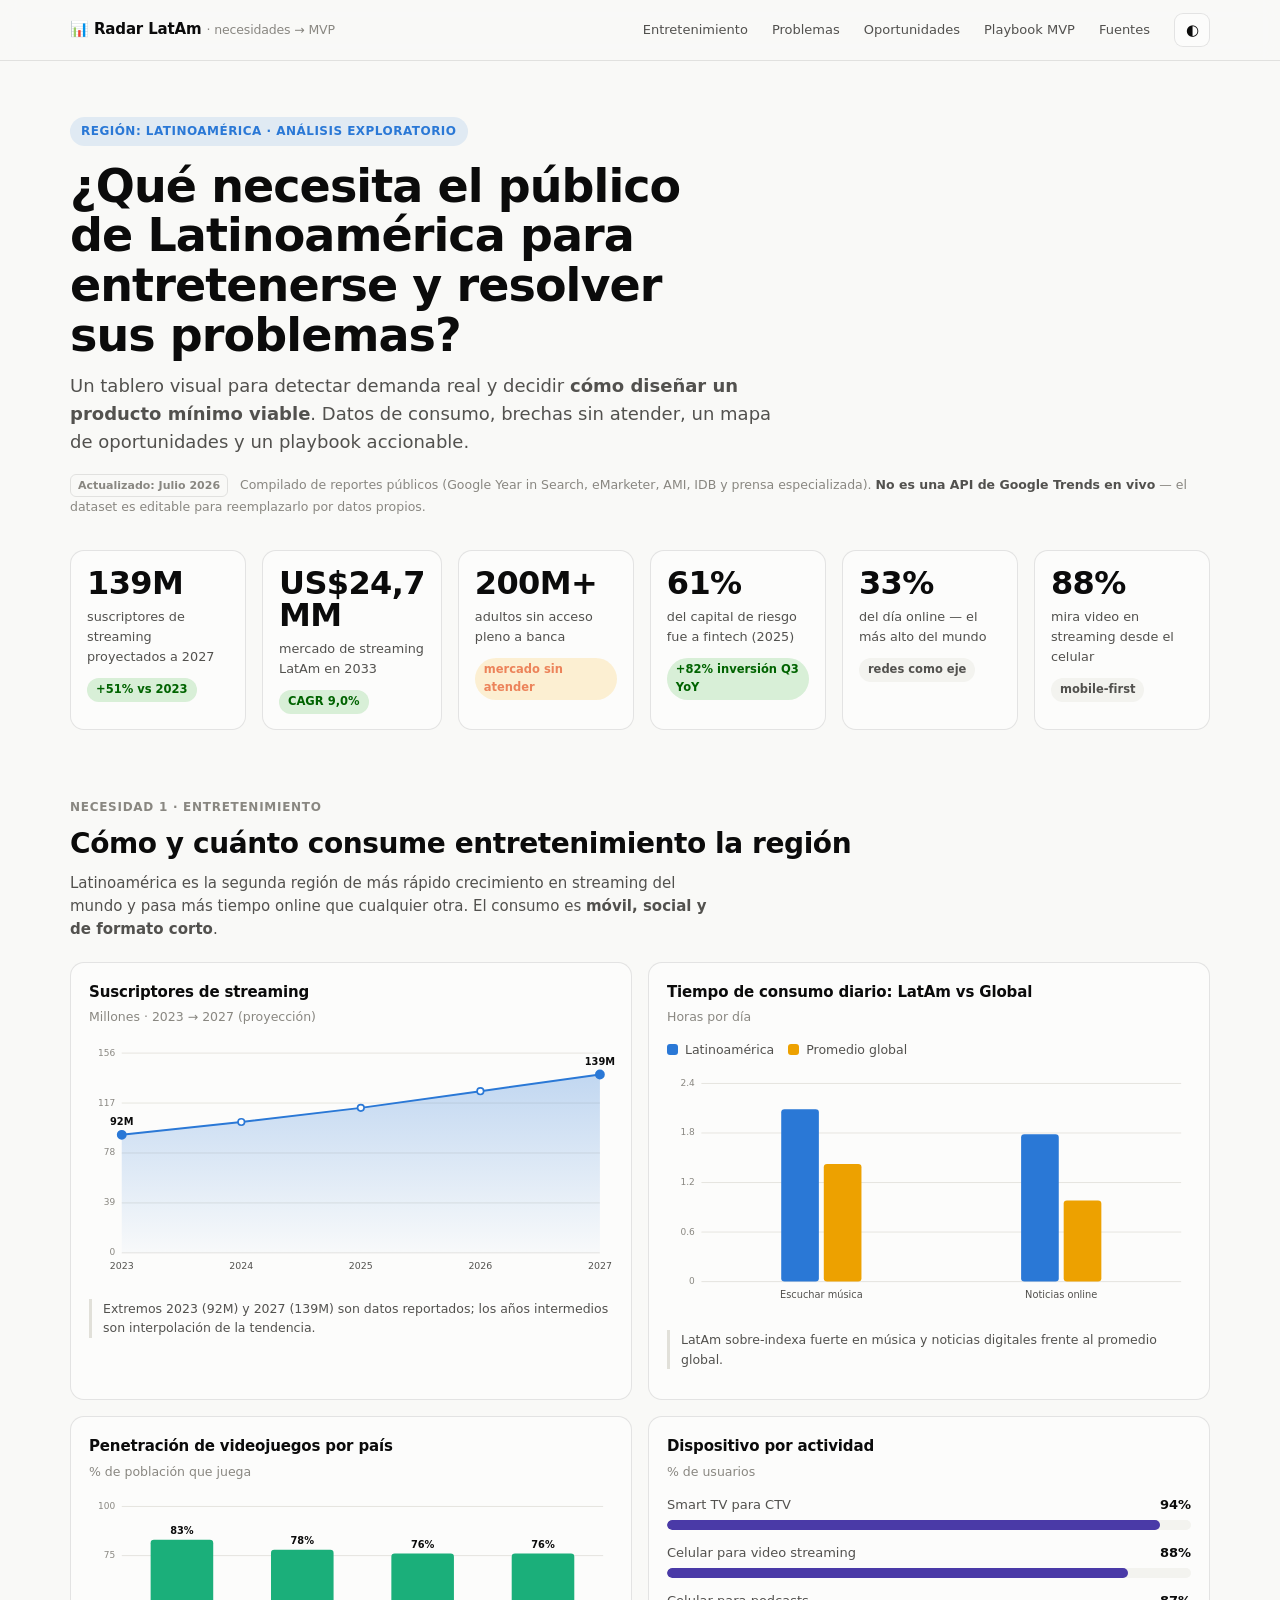
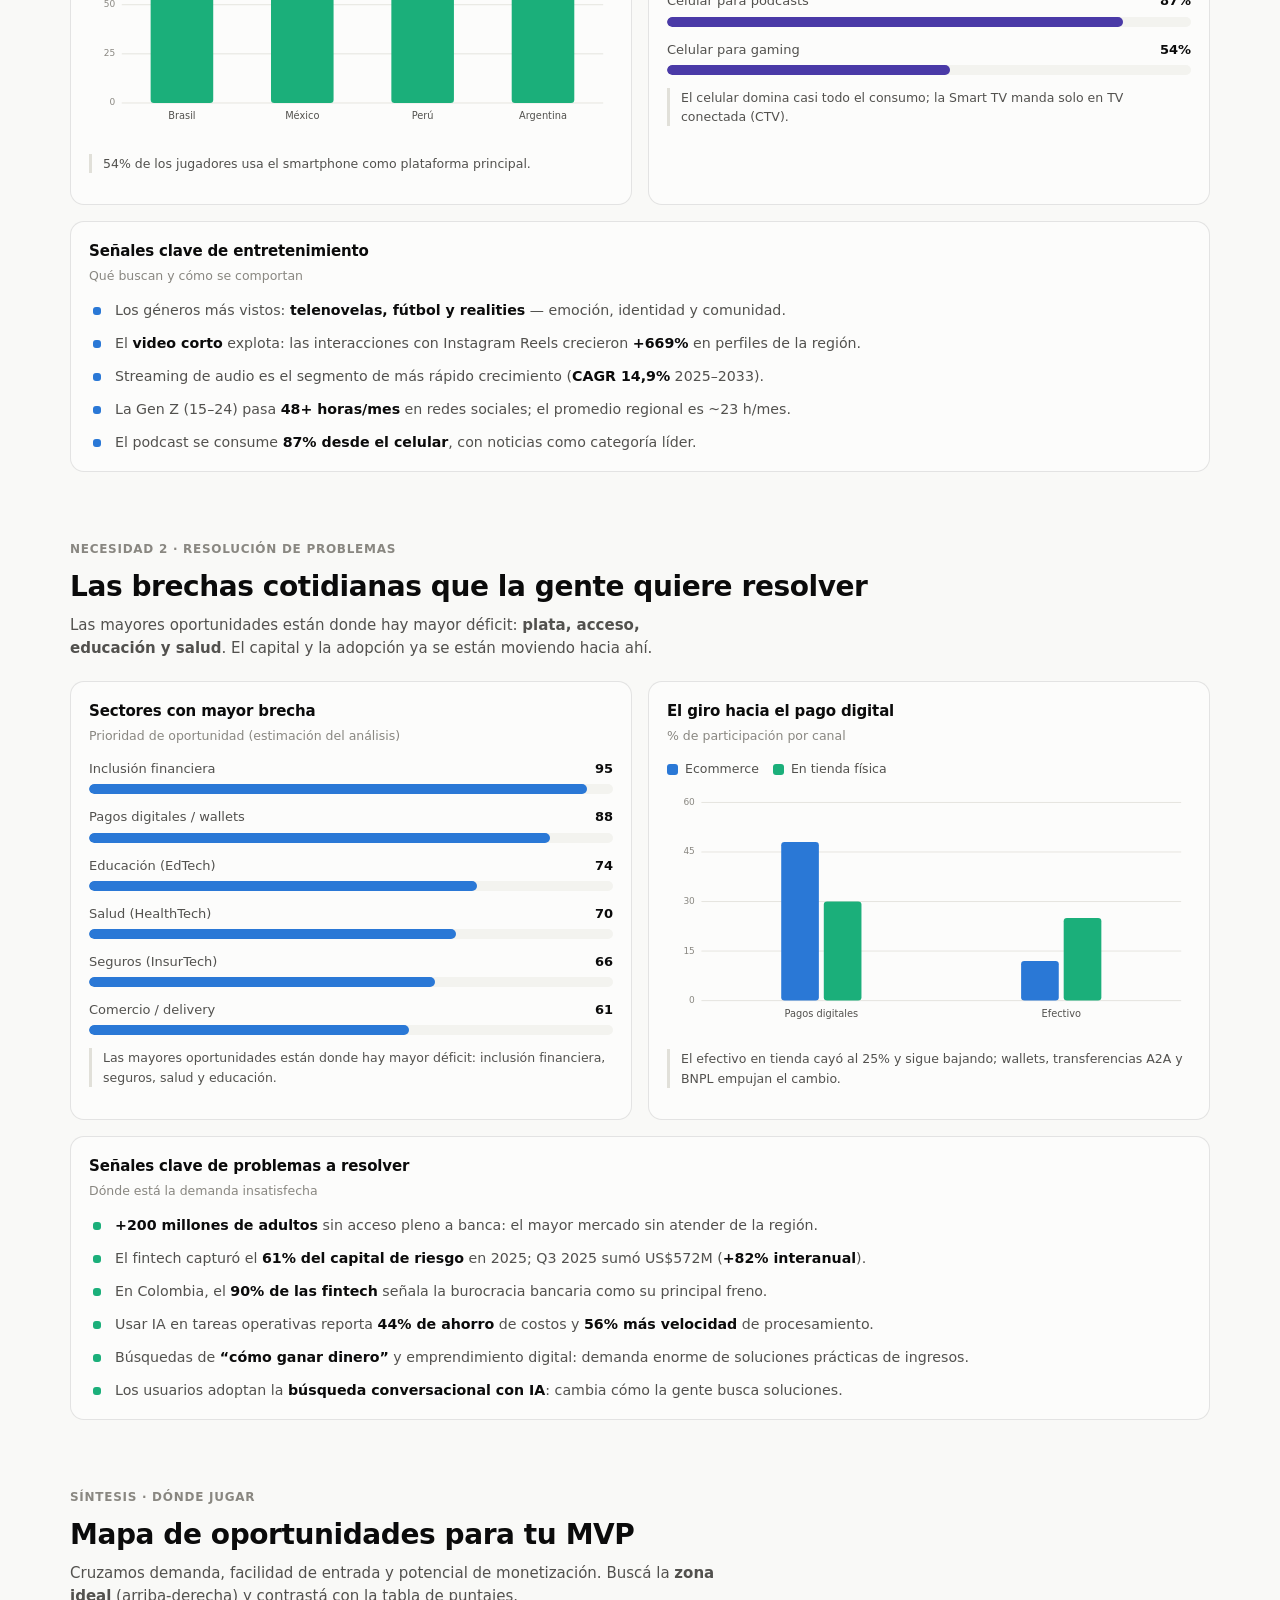
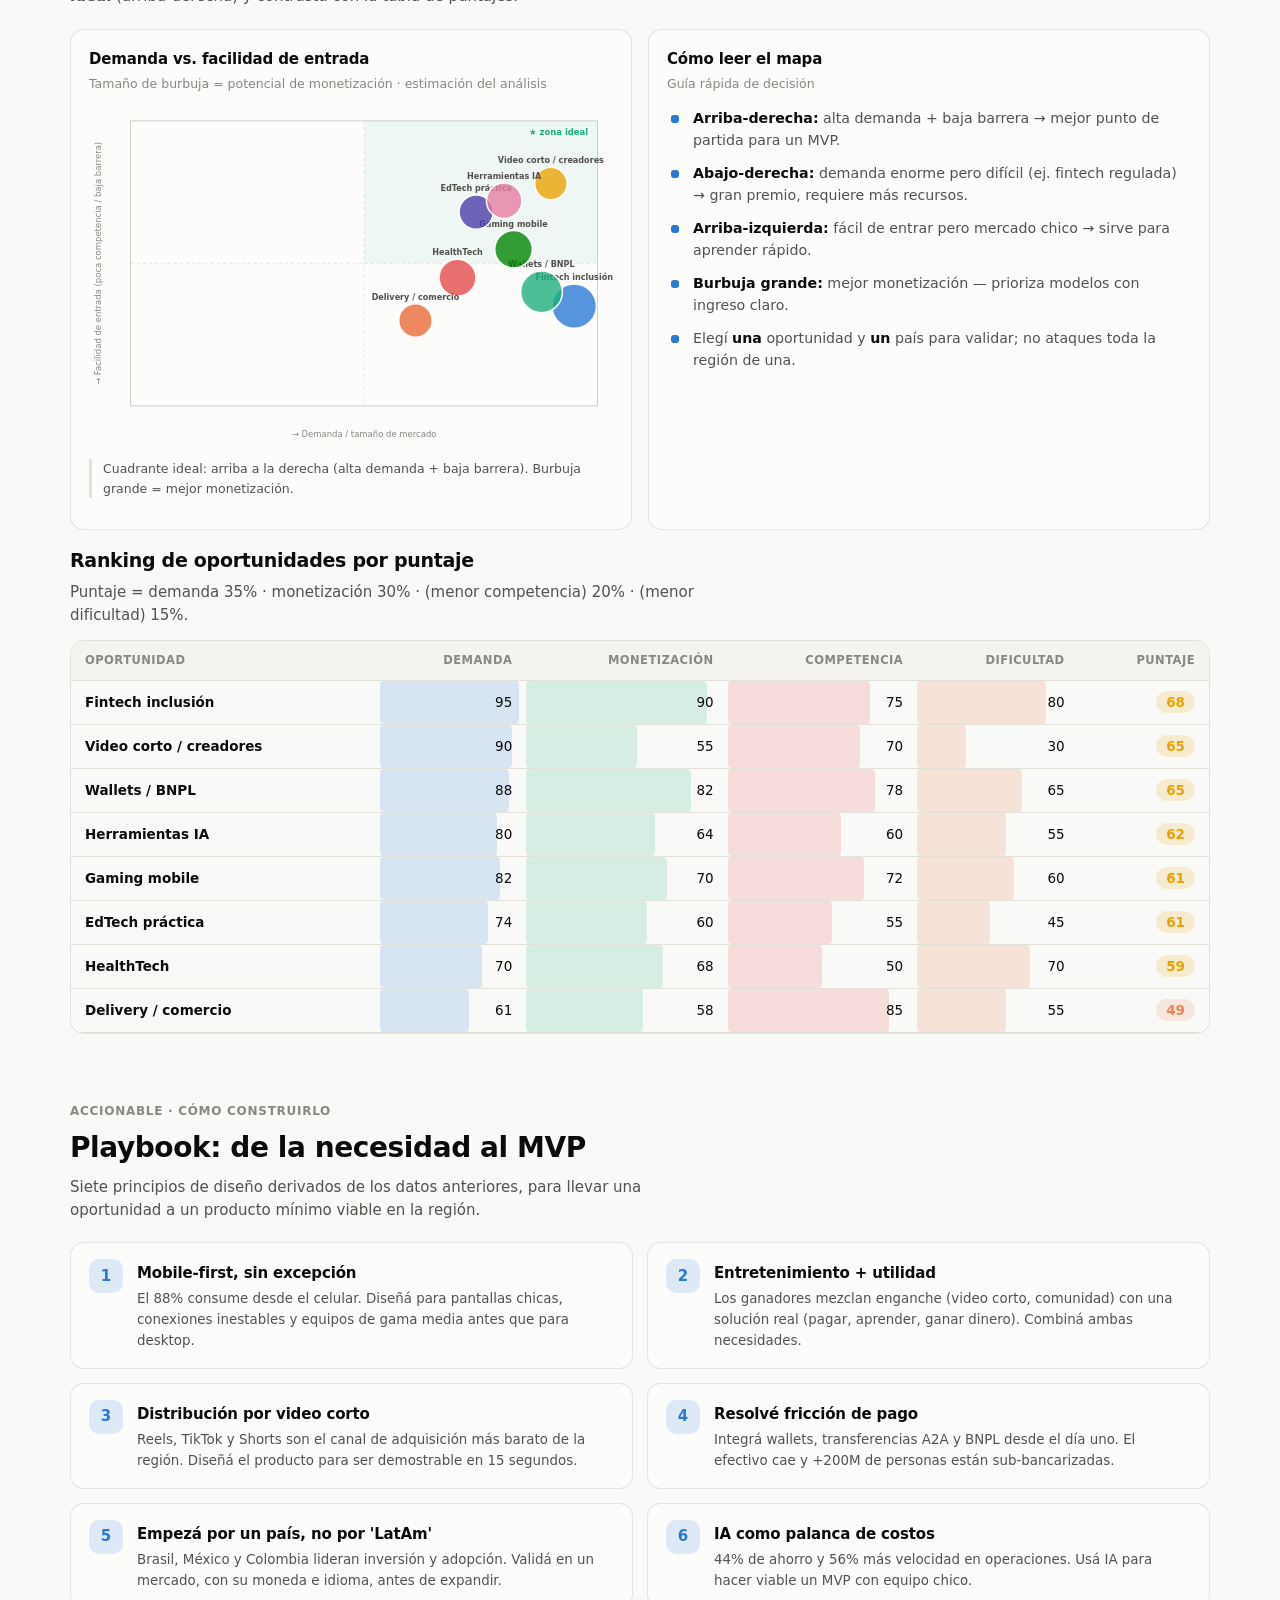
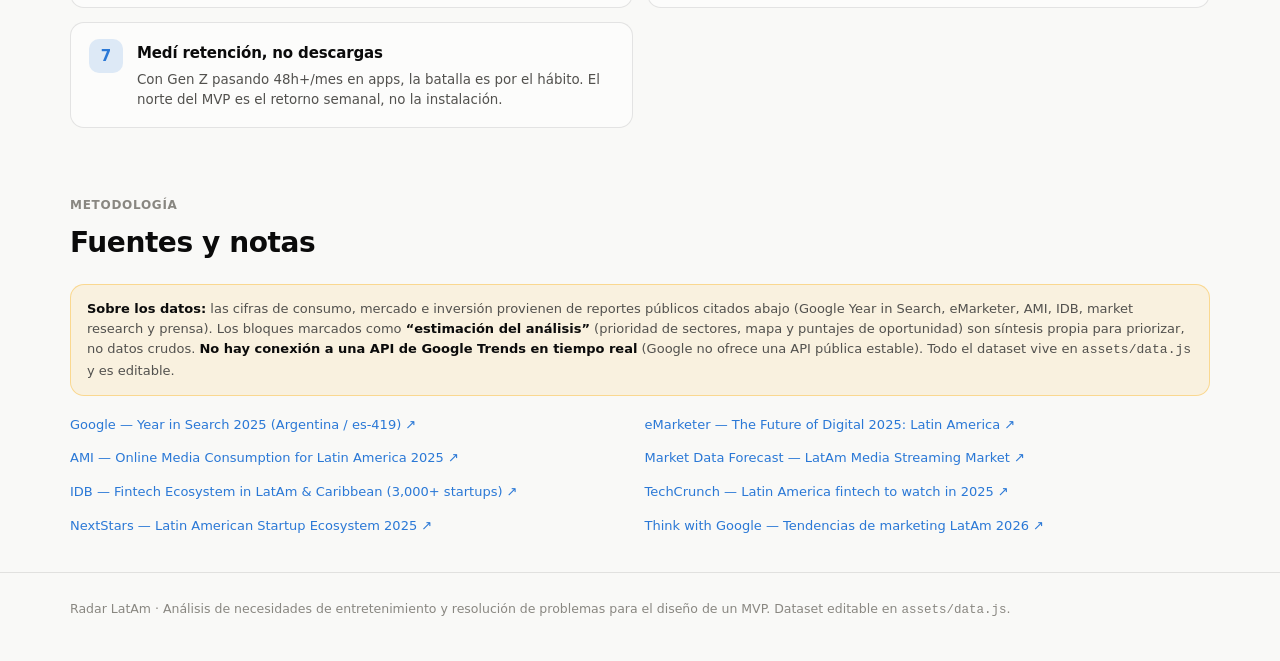
==== index.html @ d40486dc "Reemplaza proyecto con dashboard "Radar LatAm" de necesidades → MVP Sitio estático sin dependencias " ====
<!doctype html>
<html lang="es">
<head>
  <meta charset="utf-8" />
  <meta name="viewport" content="width=device-width, initial-scale=1" />
  <title>Necesidades del público en Latinoamérica · Análisis para diseñar tu MVP</title>
  <meta name="description" content="Dashboard de necesidades de entretenimiento y resolución de problemas del público en Latinoamérica, para descubrir cómo diseñar un producto mínimo viable." />
  <link rel="icon" href="data:image/svg+xml,<svg xmlns='http://www.w3.org/2000/svg' viewBox='0 0 100 100'><text y='.9em' font-size='90'>📊</text></svg>" />
  <link rel="stylesheet" href="assets/styles.css" />
</head>
<body>

<header class="site">
  <div class="wrap">
    <div class="brand">📊 Radar LatAm <small>· necesidades → MVP</small></div>
    <nav>
      <a href="#entretenimiento">Entretenimiento</a>
      <a href="#problemas">Problemas</a>
      <a href="#oportunidades">Oportunidades</a>
      <a href="#playbook">Playbook MVP</a>
      <a href="#fuentes">Fuentes</a>
    </nav>
    <button class="theme-btn" id="themeBtn" title="Cambiar tema" aria-label="Cambiar tema">◐</button>
  </div>
</header>

<main class="wrap">

  <!-- HERO -->
  <section class="hero">
    <span class="eyebrow">Región: Latinoamérica · Análisis exploratorio</span>
    <h1>¿Qué necesita el público de Latinoamérica para entretenerse y resolver sus problemas?</h1>
    <p class="lead">Un tablero visual para detectar demanda real y decidir <strong>cómo diseñar un producto mínimo viable</strong>. Datos de consumo, brechas sin atender, un mapa de oportunidades y un playbook accionable.</p>
    <div class="metaline">
      <span class="tag">Actualizado: Julio 2026</span>
      &nbsp; Compilado de reportes públicos (Google Year in Search, eMarketer, AMI, IDB y prensa especializada).
      <b>No es una API de Google Trends en vivo</b> — el dataset es editable para reemplazarlo por datos propios.
    </div>
  </section>

  <!-- KPIs -->
  <section class="block" style="padding-top:6px">
    <div class="grid g6" id="kpis"></div>
  </section>

  <!-- ENTRETENIMIENTO -->
  <section class="block" id="entretenimiento">
    <div class="sec-head">
      <div class="kicker">Necesidad 1 · Entretenimiento</div>
      <h2>Cómo y cuánto consume entretenimiento la región</h2>
      <p>Latinoamérica es la segunda región de más rápido crecimiento en streaming del mundo y pasa más tiempo online que cualquier otra. El consumo es <strong>móvil, social y de formato corto</strong>.</p>
    </div>

    <div class="grid g2">
      <div class="card">
        <h3>Suscriptores de streaming</h3>
        <p class="csub">Millones · 2023 → 2027 (proyección)</p>
        <div class="chart" id="chart-streaming"></div>
        <p class="note" id="note-streaming"></p>
      </div>
      <div class="card">
        <h3>Tiempo de consumo diario: LatAm vs Global</h3>
        <p class="csub">Horas por día</p>
        <div class="chart" id="chart-tiempo"></div>
        <p class="note" id="note-tiempo"></p>
      </div>
    </div>

    <div class="grid g2" style="margin-top:16px">
      <div class="card">
        <h3>Penetración de videojuegos por país</h3>
        <p class="csub">% de población que juega</p>
        <div class="chart" id="chart-gaming"></div>
        <p class="note" id="note-gaming"></p>
      </div>
      <div class="card">
        <h3>Dispositivo por actividad</h3>
        <p class="csub">% de usuarios</p>
        <div id="chart-dispositivos"></div>
        <p class="note" id="note-dispositivos"></p>
      </div>
    </div>

    <div class="card" style="margin-top:16px">
      <h3>Señales clave de entretenimiento</h3>
      <p class="csub">Qué buscan y cómo se comportan</p>
      <ul id="bullets-entretenimiento"></ul>
    </div>
  </section>

  <!-- PROBLEMAS -->
  <section class="block" id="problemas">
    <div class="sec-head">
      <div class="kicker">Necesidad 2 · Resolución de problemas</div>
      <h2>Las brechas cotidianas que la gente quiere resolver</h2>
      <p>Las mayores oportunidades están donde hay mayor déficit: <strong>plata, acceso, educación y salud</strong>. El capital y la adopción ya se están moviendo hacia ahí.</p>
    </div>

    <div class="grid g2">
      <div class="card">
        <h3>Sectores con mayor brecha</h3>
        <p class="csub">Prioridad de oportunidad (estimación del análisis)</p>
        <div id="chart-brechas"></div>
        <p class="note" id="note-brechas"></p>
      </div>
      <div class="card">
        <h3>El giro hacia el pago digital</h3>
        <p class="csub">% de participación por canal</p>
        <div class="chart" id="chart-pagos"></div>
        <p class="note" id="note-pagos"></p>
      </div>
    </div>

    <div class="card" style="margin-top:16px">
      <h3>Señales clave de problemas a resolver</h3>
      <p class="csub">Dónde está la demanda insatisfecha</p>
      <ul id="bullets-problemas"></ul>
    </div>
  </section>

  <!-- OPORTUNIDADES -->
  <section class="block" id="oportunidades">
    <div class="sec-head">
      <div class="kicker">Síntesis · Dónde jugar</div>
      <h2>Mapa de oportunidades para tu MVP</h2>
      <p>Cruzamos demanda, facilidad de entrada y potencial de monetización. Buscá la <strong>zona ideal</strong> (arriba-derecha) y contrastá con la tabla de puntajes.</p>
    </div>

    <div class="grid g2">
      <div class="card">
        <h3>Demanda vs. facilidad de entrada</h3>
        <p class="csub">Tamaño de burbuja = potencial de monetización · estimación del análisis</p>
        <div class="chart" id="chart-oportunidades"></div>
        <p class="note" id="note-oportunidades"></p>
      </div>
      <div class="card">
        <h3>Cómo leer el mapa</h3>
        <p class="csub">Guía rápida de decisión</p>
        <ul class="bullets">
          <li><strong>Arriba-derecha:</strong> alta demanda + baja barrera → mejor punto de partida para un MVP.</li>
          <li><strong>Abajo-derecha:</strong> demanda enorme pero difícil (ej. fintech regulada) → gran premio, requiere más recursos.</li>
          <li><strong>Arriba-izquierda:</strong> fácil de entrar pero mercado chico → sirve para aprender rápido.</li>
          <li><strong>Burbuja grande:</strong> mejor monetización — prioriza modelos con ingreso claro.</li>
          <li>Elegí <strong>una</strong> oportunidad y <strong>un</strong> país para validar; no ataques toda la región de una.</li>
        </ul>
      </div>
    </div>

    <div style="margin-top:16px">
      <div class="sec-head" style="margin-bottom:12px">
        <h2 style="font-size:19px">Ranking de oportunidades por puntaje</h2>
        <p>Puntaje = demanda 35% · monetización 30% · (menor competencia) 20% · (menor dificultad) 15%.</p>
      </div>
      <div id="scoring-table"></div>
    </div>
  </section>

  <!-- PLAYBOOK -->
  <section class="block" id="playbook">
    <div class="sec-head">
      <div class="kicker">Accionable · Cómo construirlo</div>
      <h2>Playbook: de la necesidad al MVP</h2>
      <p>Siete principios de diseño derivados de los datos anteriores, para llevar una oportunidad a un producto mínimo viable en la región.</p>
    </div>
    <div class="steps" id="playbook-steps"></div>
  </section>

  <!-- FUENTES -->
  <section class="block" id="fuentes">
    <div class="sec-head">
      <div class="kicker">Metodología</div>
      <h2>Fuentes y notas</h2>
    </div>
    <div class="callout" style="margin-bottom:16px">
      <b>Sobre los datos:</b> las cifras de consumo, mercado e inversión provienen de reportes públicos citados abajo (Google Year in Search, eMarketer, AMI, IDB, market research y prensa). Los bloques marcados como <b>“estimación del análisis”</b> (prioridad de sectores, mapa y puntajes de oportunidad) son síntesis propia para priorizar, no datos crudos. <b>No hay conexión a una API de Google Trends en tiempo real</b> (Google no ofrece una API pública estable). Todo el dataset vive en <code>assets/data.js</code> y es editable.
    </div>
    <ul class="sources" id="sources"></ul>
  </section>

</main>

<footer class="site">
  <div class="wrap">
    Radar LatAm · Análisis de necesidades de entretenimiento y resolución de problemas para el diseño de un MVP.
    Dataset editable en <code>assets/data.js</code>.
  </div>
</footer>

<script>
  /* tema: respeta preferencia del sistema y permite override manual (persistido) */
  (function () {
    const root = document.documentElement;
    const saved = localStorage.getItem("theme");
    if (saved) root.setAttribute("data-theme", saved);
    const btn = document.getElementById("themeBtn");
    btn.addEventListener("click", () => {
      const cur = root.getAttribute("data-theme") ||
        (matchMedia("(prefers-color-scheme: dark)").matches ? "dark" : "light");
      const next = cur === "dark" ? "light" : "dark";
      root.setAttribute("data-theme", next);
      localStorage.setItem("theme", next);
      if (window.__renderAll) window.__renderAll();
    });
  })();
</script>
<script src="assets/data.js"></script>
<script src="assets/charts.js"></script>
<script>
  /* llenar las notas desde el dataset */
  window.addEventListener("DOMContentLoaded", function () {
    const D = window.DATA, set = (id, t) => { const e = document.getElementById(id); if (e) e.textContent = t; };
    set("note-streaming", D.streamingCrecimiento.nota);
    set("note-tiempo", D.tiempoConsumo.nota);
    set("note-gaming", D.gamingPais.nota);
    set("note-dispositivos", D.dispositivos.nota);
    set("note-brechas", D.brechasSectores.nota);
    set("note-pagos", D.pagos.nota);
    set("note-oportunidades", D.oportunidades.nota);
  });
</script>
</body>
</html>
---- assets/styles.css ----
/* ============================================================================
   Estilos — dashboard LatAm. Paleta validada (dataviz skill). Light + dark.
   ============================================================================ */
:root {
  /* superficies e ink */
  --page:          #f9f9f7;
  --surface:       #fcfcfb;
  --surface-2:     #f3f3ef;
  --ink:           #0b0b0b;
  --ink-2:         #52514e;
  --muted:         #898781;
  --grid:          #e1e0d9;
  --axis:          #c3c2b7;
  --border:        rgba(11,11,11,0.10);
  /* series categóricas */
  --s1: #2a78d6;  --s2: #1baf7a;  --s3: #eda100;  --s4: #008300;
  --s5: #4a3aa7;  --s6: #e34948;  --s7: #e87ba4;  --s8: #eb6834;
  /* estado */
  --good: #0ca30c;  --warning: #fab219;  --serious: #ec835a;  --critical: #d03b3b;
  --good-ink: #006300;
  --radius: 14px;
  --maxw: 1180px;
}
:root[data-theme="dark"], :root:not([data-theme="light"]) {
}
@media (prefers-color-scheme: dark) {
  :root:not([data-theme="light"]) {
    --page:#0d0d0d; --surface:#1a1a19; --surface-2:#222220;
    --ink:#ffffff; --ink-2:#c3c2b7; --muted:#898781; --grid:#2c2c2a; --axis:#383835;
    --border:rgba(255,255,255,0.10);
    --s1:#3987e5; --s2:#199e70; --s3:#c98500; --s4:#008300;
    --s5:#9085e9; --s6:#e66767; --s7:#d55181; --s8:#d95926;
    --good-ink:#0ca30c;
  }
}
:root[data-theme="dark"] {
  --page:#0d0d0d; --surface:#1a1a19; --surface-2:#222220;
  --ink:#ffffff; --ink-2:#c3c2b7; --muted:#898781; --grid:#2c2c2a; --axis:#383835;
  --border:rgba(255,255,255,0.10);
  --s1:#3987e5; --s2:#199e70; --s3:#c98500; --s4:#008300;
  --s5:#9085e9; --s6:#e66767; --s7:#d55181; --s8:#d95926;
  --good-ink:#0ca30c;
}

* { box-sizing: border-box; }
html { scroll-behavior: smooth; }
body {
  margin: 0; background: var(--page); color: var(--ink);
  font-family: system-ui, -apple-system, "Segoe UI", sans-serif;
  line-height: 1.55; -webkit-font-smoothing: antialiased;
}
.wrap { max-width: var(--maxw); margin: 0 auto; padding: 0 20px; }

/* ---------- header ---------- */
header.site {
  position: sticky; top: 0; z-index: 50;
  background: color-mix(in srgb, var(--page) 88%, transparent);
  backdrop-filter: blur(10px);
  border-bottom: 1px solid var(--border);
}
header.site .wrap { display: flex; align-items: center; gap: 14px; height: 60px; }
.brand { font-weight: 700; letter-spacing: -.01em; font-size: 15px; }
.brand small { color: var(--muted); font-weight: 500; }
header nav { margin-left: auto; display: flex; gap: 4px; flex-wrap: wrap; }
header nav a {
  color: var(--ink-2); text-decoration: none; font-size: 13px; font-weight: 500;
  padding: 6px 10px; border-radius: 8px;
}
header nav a:hover { background: var(--surface-2); color: var(--ink); }
.theme-btn {
  border: 1px solid var(--border); background: var(--surface); color: var(--ink);
  border-radius: 9px; width: 36px; height: 34px; cursor: pointer; font-size: 15px;
  display: grid; place-items: center;
}
.theme-btn:hover { background: var(--surface-2); }

/* ---------- hero ---------- */
.hero { padding: 56px 0 28px; }
.eyebrow {
  display: inline-flex; align-items: center; gap: 8px; font-size: 12px; font-weight: 600;
  letter-spacing: .04em; text-transform: uppercase; color: var(--s1);
  background: color-mix(in srgb, var(--s1) 12%, transparent);
  padding: 5px 11px; border-radius: 999px;
}
.hero h1 {
  font-size: clamp(28px, 4.6vw, 46px); line-height: 1.08; letter-spacing: -.02em;
  margin: 16px 0 12px; max-width: 20ch;
}
.hero p.lead { font-size: clamp(15px, 2vw, 18px); color: var(--ink-2); max-width: 62ch; margin: 0; }
.hero .metaline { margin-top: 18px; font-size: 12.5px; color: var(--muted); }
.hero .metaline b { color: var(--ink-2); font-weight: 600; }

/* ---------- section ---------- */
section.block { padding: 34px 0; scroll-margin-top: 74px; }
.sec-head { margin-bottom: 20px; }
.sec-head .kicker { font-size: 12px; font-weight: 700; letter-spacing:.06em; text-transform: uppercase; color: var(--muted); }
.sec-head h2 { font-size: clamp(21px, 3vw, 28px); letter-spacing: -.015em; margin: 6px 0 6px; }
.sec-head p { color: var(--ink-2); max-width: 68ch; margin: 0; font-size: 15px; }

/* ---------- grid + cards ---------- */
.grid { display: grid; gap: 16px; }
.g2 { grid-template-columns: repeat(2, 1fr); }
.g3 { grid-template-columns: repeat(3, 1fr); }
.g6 { grid-template-columns: repeat(6, 1fr); }
@media (max-width: 900px){ .g2,.g3 { grid-template-columns: 1fr; } .g6 { grid-template-columns: repeat(2,1fr);} }
@media (max-width: 520px){ .g6 { grid-template-columns: 1fr; } }

.card {
  background: var(--surface); border: 1px solid var(--border);
  border-radius: var(--radius); padding: 18px;
}
.card h3 { margin: 0 0 3px; font-size: 15px; letter-spacing: -.01em; }
.card .csub { margin: 0 0 14px; font-size: 12.5px; color: var(--muted); }
.card .note {
  margin-top: 13px; font-size: 12.5px; color: var(--ink-2);
  border-left: 3px solid var(--grid); padding-left: 11px;
}

/* ---------- stat tiles ---------- */
.tile { padding: 16px 16px 15px; }
.tile .v { font-size: clamp(24px, 3.4vw, 32px); font-weight: 700; letter-spacing: -.02em; line-height: 1; }
.tile .s { font-size: 12.8px; color: var(--ink-2); margin-top: 8px; }
.tile .d {
  display: inline-block; margin-top: 11px; font-size: 11.5px; font-weight: 600;
  padding: 3px 9px; border-radius: 999px;
}
.d.good { color: var(--good-ink); background: color-mix(in srgb, var(--good) 15%, transparent); }
.d.warning { color: var(--serious); background: color-mix(in srgb, var(--warning) 18%, transparent); }
.d.neutral { color: var(--ink-2); background: var(--surface-2); }

/* ---------- bullet lists ---------- */
ul.bullets { list-style: none; padding: 0; margin: 0; display: grid; gap: 11px; }
ul.bullets li { position: relative; padding-left: 26px; font-size: 14.2px; color: var(--ink-2); }
ul.bullets li strong { color: var(--ink); font-weight: 650; }
ul.bullets li::before {
  content: ""; position: absolute; left: 4px; top: 8px; width: 8px; height: 8px;
  border-radius: 3px; background: var(--s1);
}
ul.bullets.aqua li::before { background: var(--s2); }

/* ---------- charts ---------- */
.chart svg { width: 100%; height: auto; display: block; overflow: visible; }
.legend { display: flex; flex-wrap: wrap; gap: 14px; margin: 4px 0 12px; }
.legend span { display: inline-flex; align-items: center; gap: 7px; font-size: 12.5px; color: var(--ink-2); }
.legend i { width: 11px; height: 11px; border-radius: 3px; display: inline-block; }
.axislabel { font-size: 11px; fill: var(--muted); }

/* tooltip */
.tt {
  position: fixed; pointer-events: none; z-index: 100; opacity: 0; transition: opacity .1s;
  background: var(--ink); color: var(--page); font-size: 12px; padding: 7px 10px;
  border-radius: 8px; box-shadow: 0 6px 20px rgba(0,0,0,.25); max-width: 240px;
}
.tt b { color: var(--page); }

/* ---------- table ---------- */
.tablewrap { overflow-x: auto; border: 1px solid var(--border); border-radius: var(--radius); }
table.data { width: 100%; border-collapse: collapse; font-size: 13.5px; min-width: 640px; }
table.data th, table.data td { padding: 11px 14px; text-align: left; border-bottom: 1px solid var(--grid); }
table.data thead th { font-size: 11.5px; text-transform: uppercase; letter-spacing: .04em; color: var(--muted); font-weight: 600; background: var(--surface-2); }
table.data td.num, table.data th.num { text-align: right; font-variant-numeric: tabular-nums; }
table.data tbody tr:hover, table.data tbody tr:hover { background: var(--surface-2); }
table.data tr td:first-child { font-weight: 600; color: var(--ink); }
.databar { position: relative; }
.databar .bar { position: absolute; left: 0; top: 0; bottom: 0; opacity: .16; border-radius: 4px; }
.databar span { position: relative; }
.scorepill { font-weight: 700; padding: 3px 10px; border-radius: 999px; font-variant-numeric: tabular-nums; }

/* ---------- playbook ---------- */
.steps { display: grid; gap: 14px; grid-template-columns: repeat(2,1fr); }
@media (max-width: 760px){ .steps { grid-template-columns: 1fr; } }
.step { display: flex; gap: 14px; background: var(--surface); border: 1px solid var(--border); border-radius: var(--radius); padding: 16px 18px; }
.step .n { flex: 0 0 34px; height: 34px; border-radius: 10px; background: color-mix(in srgb, var(--s1) 15%, transparent); color: var(--s1); font-weight: 700; display: grid; place-items: center; font-size: 15px; }
.step h4 { margin: 3px 0 4px; font-size: 15px; letter-spacing: -.01em; }
.step p { margin: 0; font-size: 13.4px; color: var(--ink-2); }

/* ---------- sources / footer ---------- */
.sources { list-style: none; padding: 0; margin: 0; display: grid; gap: 9px; grid-template-columns: repeat(2,1fr); }
@media (max-width: 760px){ .sources { grid-template-columns: 1fr; } }
.sources a { color: var(--s1); text-decoration: none; font-size: 13px; }
.sources a:hover { text-decoration: underline; }
.callout { background: color-mix(in srgb, var(--warning) 10%, transparent); border: 1px solid color-mix(in srgb, var(--warning) 40%, transparent); border-radius: var(--radius); padding: 14px 16px; font-size: 13px; color: var(--ink-2); }
.callout b { color: var(--ink); }
footer.site { border-top: 1px solid var(--border); padding: 26px 0 44px; color: var(--muted); font-size: 12.5px; }
.tag { display:inline-block; font-size:11px; font-weight:600; color:var(--muted); border:1px solid var(--border); border-radius:6px; padding:2px 7px; }
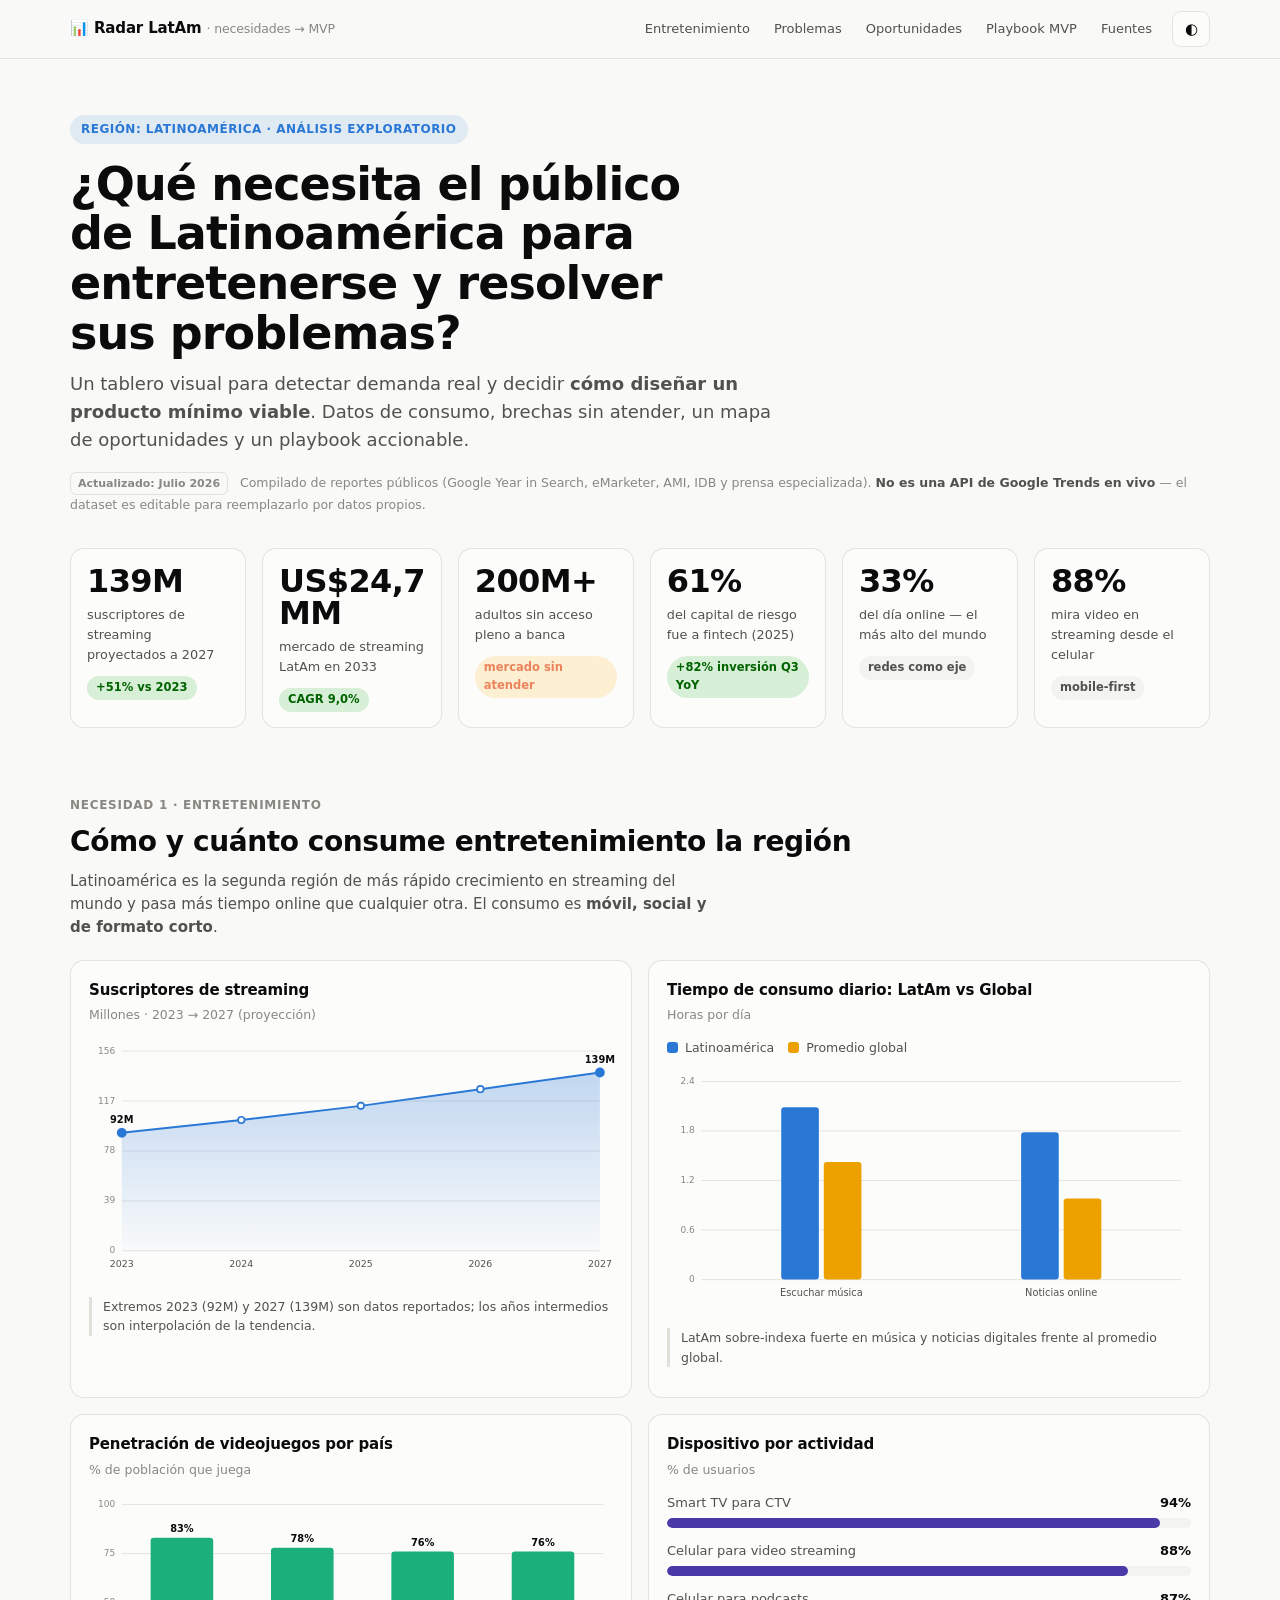
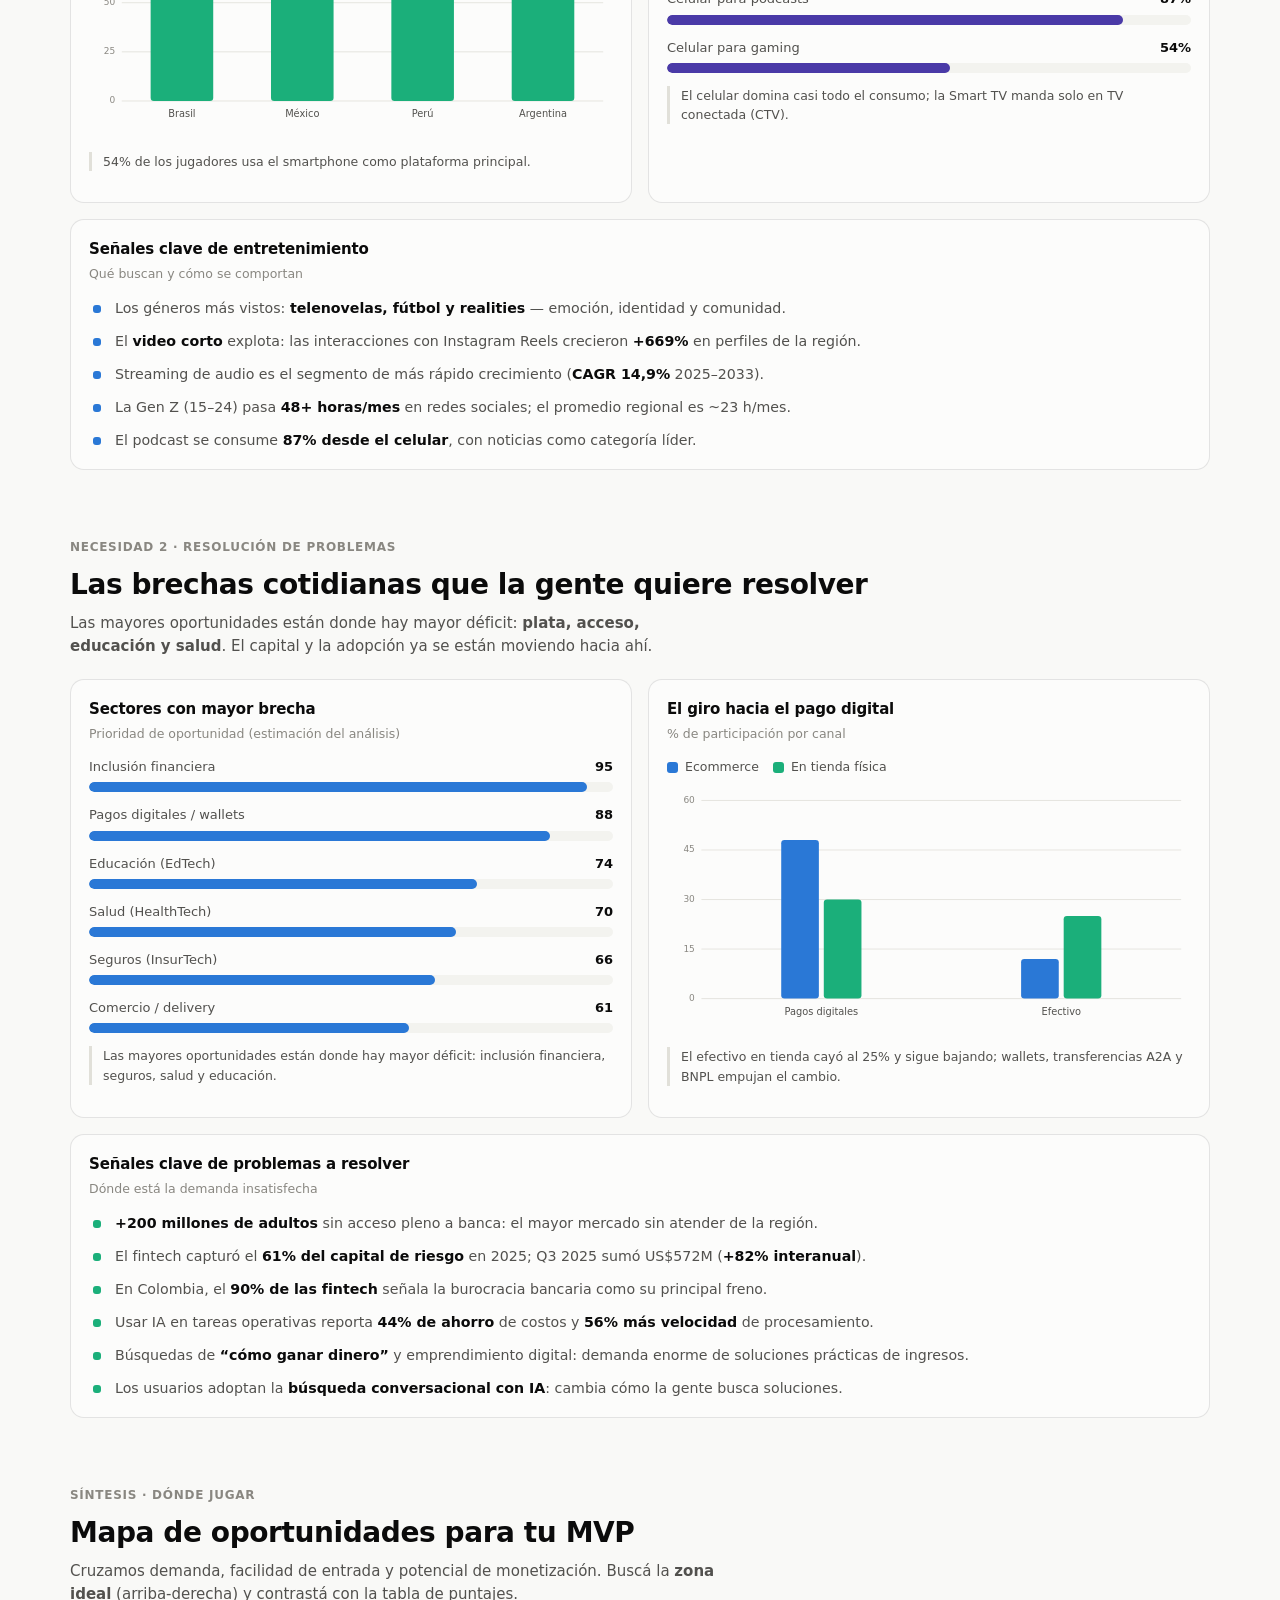
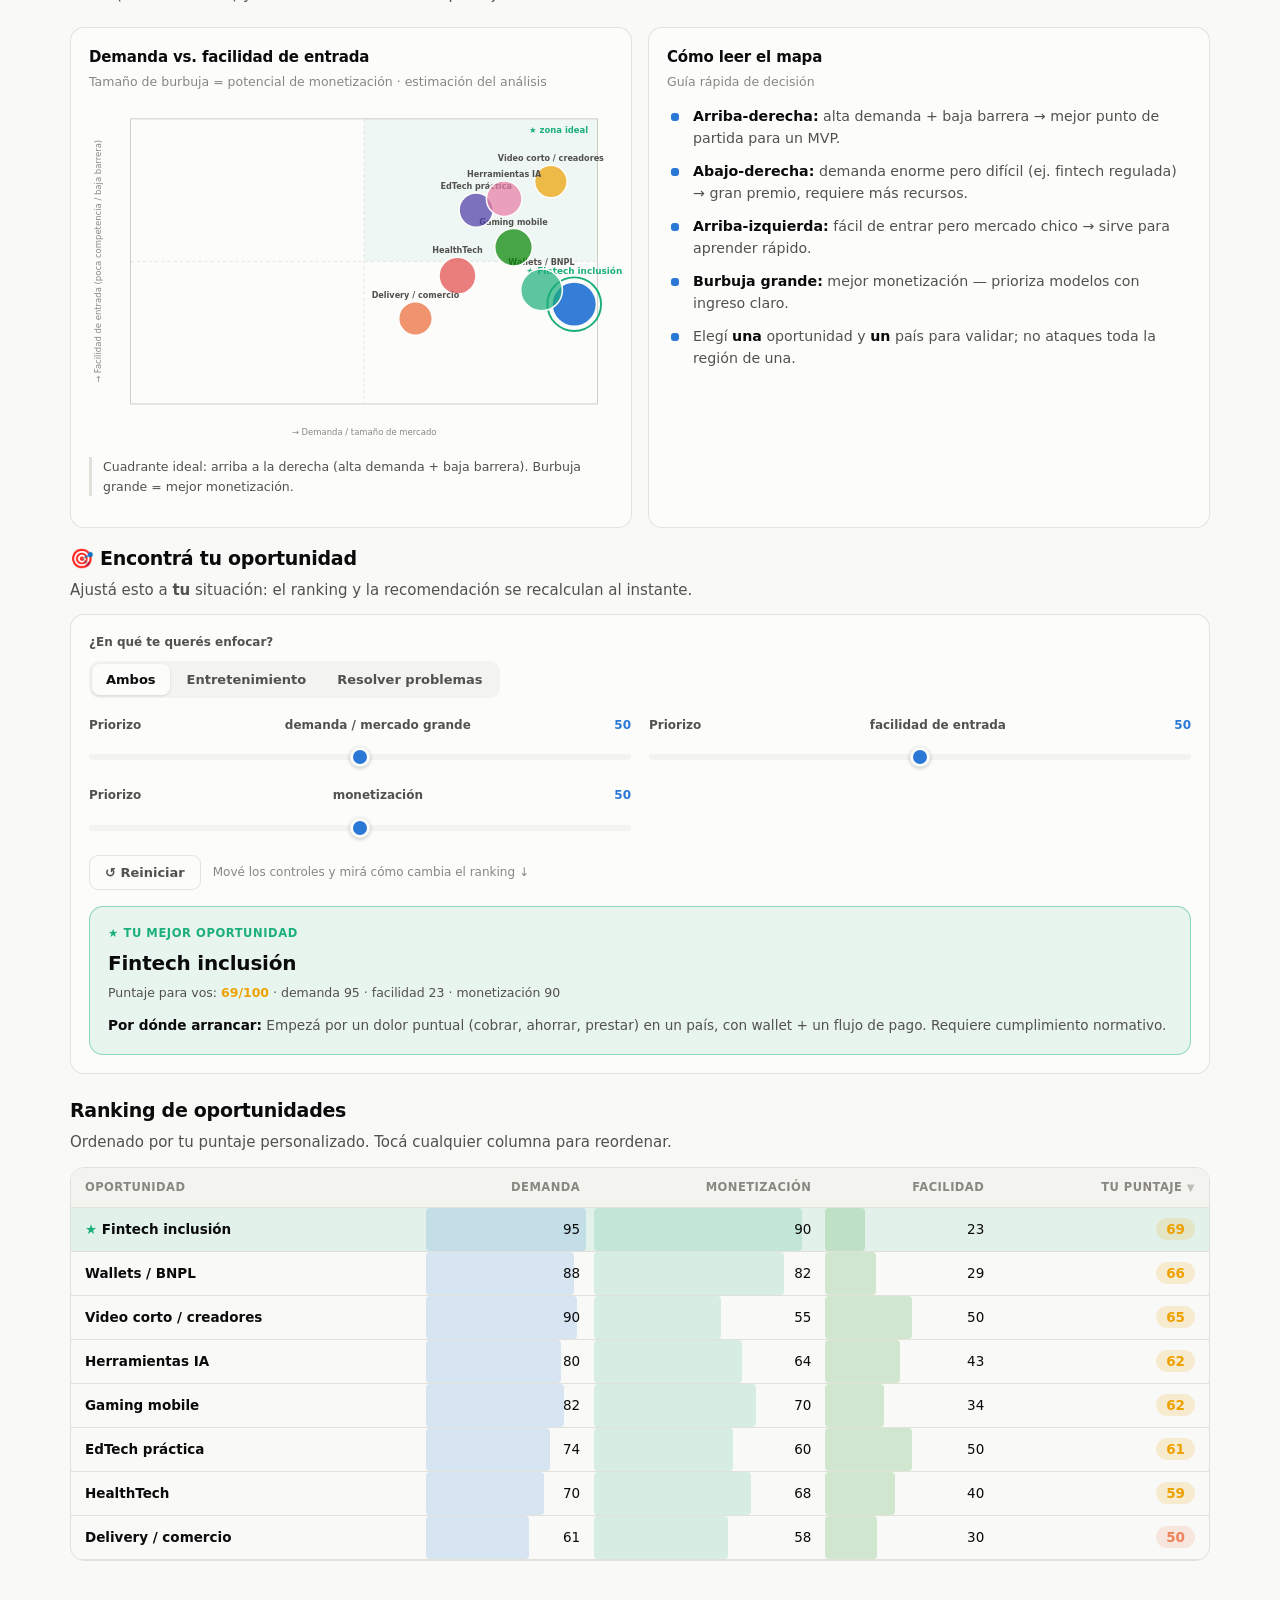
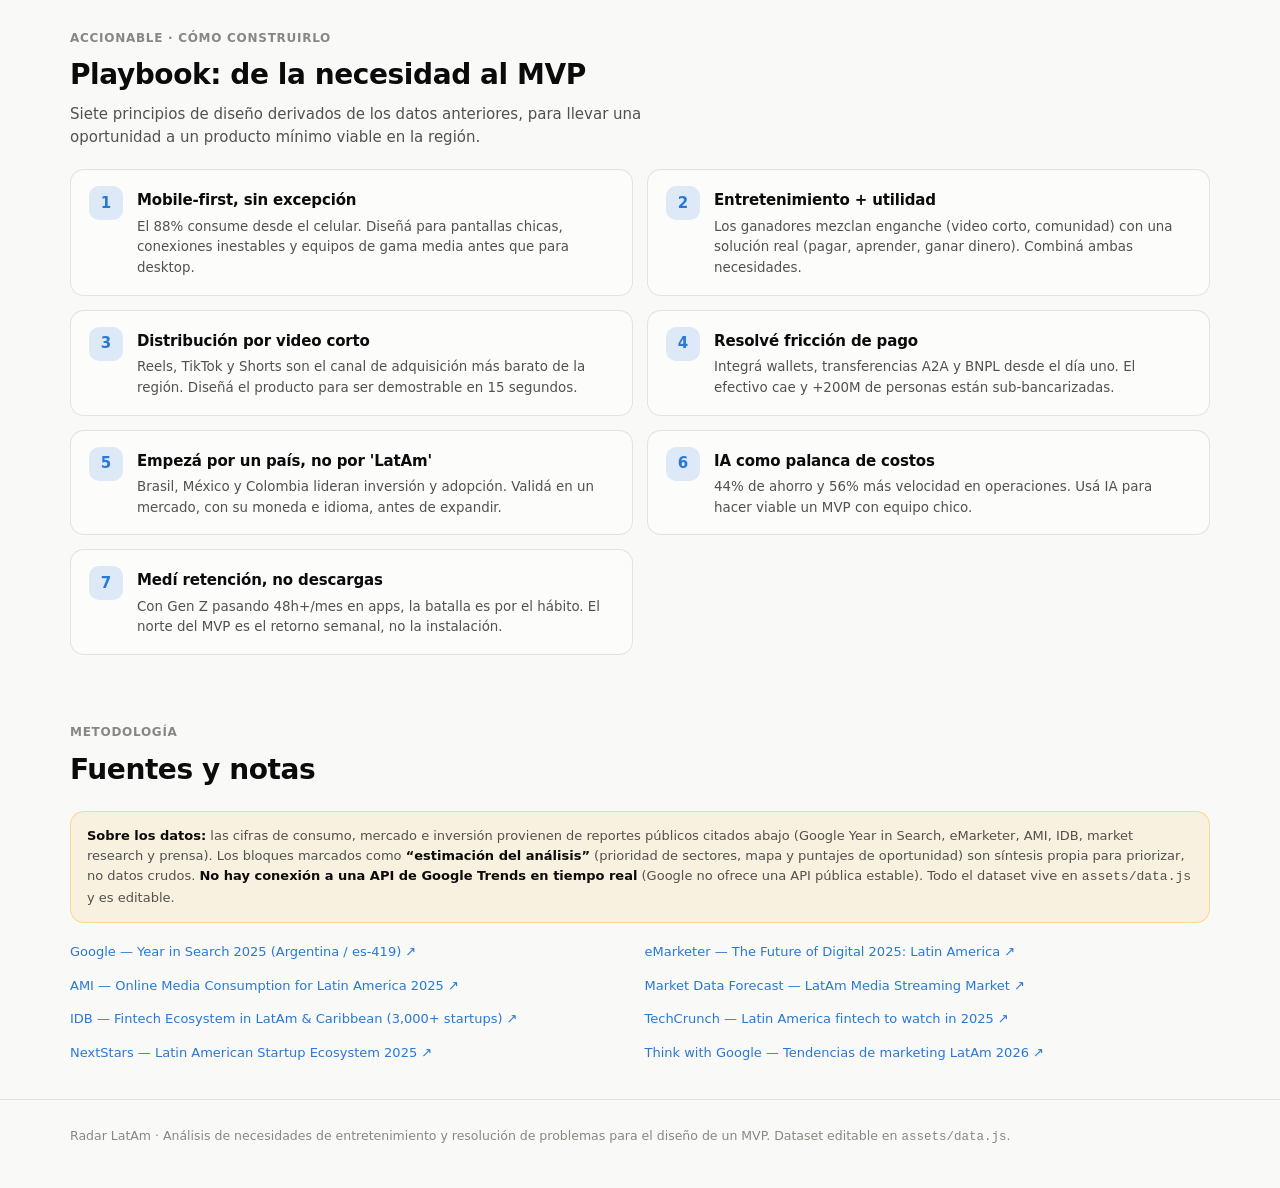
==== commit d350e737: "Arregla layout móvil y agrega buscador de oportunidades interactivo - Header responsive: menú hambur" ====
--- a/index.html
+++ b/index.html
@@ -13,7 +13,8 @@
 <header class="site">
   <div class="wrap">
     <div class="brand">📊 Radar LatAm <small>· necesidades → MVP</small></div>
-    <nav>
+    <button class="menu-btn" id="menuBtn" aria-label="Abrir menú" aria-expanded="false">☰</button>
+    <nav id="navMenu">
       <a href="#entretenimiento">Entretenimiento</a>
       <a href="#problemas">Problemas</a>
       <a href="#oportunidades">Oportunidades</a>
@@ -148,8 +149,46 @@
 
     <div style="margin-top:16px">
       <div class="sec-head" style="margin-bottom:12px">
-        <h2 style="font-size:19px">Ranking de oportunidades por puntaje</h2>
-        <p>Puntaje = demanda 35% · monetización 30% · (menor competencia) 20% · (menor dificultad) 15%.</p>
+        <h2 style="font-size:19px">🎯 Encontrá tu oportunidad</h2>
+        <p>Ajustá esto a <strong>tu</strong> situación: el ranking y la recomendación se recalculan al instante.</p>
+      </div>
+
+      <div class="finder">
+        <div style="margin-bottom:18px">
+          <p class="flabel" style="margin-bottom:9px">¿En qué te querés enfocar?</p>
+          <div class="seg" id="seg-foco" role="group" aria-label="Foco">
+            <button data-val="ambos" aria-pressed="true">Ambos</button>
+            <button data-val="entretenimiento" aria-pressed="false">Entretenimiento</button>
+            <button data-val="problema" aria-pressed="false">Resolver problemas</button>
+          </div>
+        </div>
+
+        <div class="frow">
+          <div class="slider">
+            <p class="flabel">Priorizo <span>demanda / mercado grande</span> <b id="v-dem">50</b></p>
+            <input type="range" id="w-dem" min="0" max="100" value="50" />
+          </div>
+          <div class="slider">
+            <p class="flabel">Priorizo <span>facilidad de entrada</span> <b id="v-fac">50</b></p>
+            <input type="range" id="w-fac" min="0" max="100" value="50" />
+          </div>
+          <div class="slider">
+            <p class="flabel">Priorizo <span>monetización</span> <b id="v-mon">50</b></p>
+            <input type="range" id="w-mon" min="0" max="100" value="50" />
+          </div>
+        </div>
+
+        <div class="foot">
+          <button class="btn-ghost" id="finder-reset">↺ Reiniciar</button>
+          <span style="font-size:12px;color:var(--muted)">Mové los controles y mirá cómo cambia el ranking ↓</span>
+        </div>
+
+        <div class="rec" id="rec-card"></div>
+      </div>
+
+      <div class="sec-head" style="margin:22px 0 12px">
+        <h2 style="font-size:19px">Ranking de oportunidades</h2>
+        <p>Ordenado por tu puntaje personalizado. Tocá cualquier columna para reordenar.</p>
       </div>
       <div id="scoring-table"></div>
     </div>
@@ -201,6 +240,16 @@
       localStorage.setItem("theme", next);
       if (window.__renderAll) window.__renderAll();
     });
+
+    /* menú móvil */
+    const menuBtn = document.getElementById("menuBtn");
+    const nav = document.getElementById("navMenu");
+    const closeNav = () => { nav.classList.remove("open"); menuBtn.setAttribute("aria-expanded", "false"); };
+    menuBtn.addEventListener("click", () => {
+      const open = nav.classList.toggle("open");
+      menuBtn.setAttribute("aria-expanded", String(open));
+    });
+    nav.querySelectorAll("a").forEach(a => a.addEventListener("click", closeNav));
   })();
 </script>
 <script src="assets/data.js"></script>
--- a/assets/styles.css
+++ b/assets/styles.css
@@ -58,21 +58,37 @@
   backdrop-filter: blur(10px);
   border-bottom: 1px solid var(--border);
 }
-header.site .wrap { display: flex; align-items: center; gap: 14px; height: 60px; }
-.brand { font-weight: 700; letter-spacing: -.01em; font-size: 15px; }
+header.site .wrap { display: flex; align-items: center; gap: 10px; height: 58px; }
+.brand { font-weight: 700; letter-spacing: -.01em; font-size: 15px; white-space: nowrap; }
 .brand small { color: var(--muted); font-weight: 500; }
-header nav { margin-left: auto; display: flex; gap: 4px; flex-wrap: wrap; }
+header nav { margin-left: auto; display: flex; gap: 4px; }
 header nav a {
   color: var(--ink-2); text-decoration: none; font-size: 13px; font-weight: 500;
   padding: 6px 10px; border-radius: 8px;
 }
 header nav a:hover { background: var(--surface-2); color: var(--ink); }
-.theme-btn {
+.theme-btn, .menu-btn {
   border: 1px solid var(--border); background: var(--surface); color: var(--ink);
-  border-radius: 9px; width: 36px; height: 34px; cursor: pointer; font-size: 15px;
-  display: grid; place-items: center;
-}
-.theme-btn:hover { background: var(--surface-2); }
+  border-radius: 9px; width: 38px; height: 36px; cursor: pointer; font-size: 15px;
+  display: grid; place-items: center; flex: 0 0 auto;
+}
+.theme-btn:hover, .menu-btn:hover { background: var(--surface-2); }
+.menu-btn { display: none; margin-left: auto; }
+
+@media (max-width: 760px) {
+  .brand small { display: none; }
+  .menu-btn { display: grid; }
+  header nav {
+    position: absolute; top: 58px; left: 0; right: 0; margin: 0;
+    flex-direction: column; gap: 2px; padding: 8px;
+    background: var(--surface); border-bottom: 1px solid var(--border);
+    box-shadow: 0 10px 24px rgba(0,0,0,.12);
+    max-height: 0; overflow: hidden; padding-top: 0; padding-bottom: 0;
+    transition: max-height .22s ease, padding .22s ease;
+  }
+  header nav.open { max-height: 340px; padding-top: 8px; padding-bottom: 8px; }
+  header nav a { font-size: 15px; padding: 12px 14px; }
+}
 
 /* ---------- hero ---------- */
 .hero { padding: 56px 0 28px; }
@@ -103,7 +119,12 @@
 .g3 { grid-template-columns: repeat(3, 1fr); }
 .g6 { grid-template-columns: repeat(6, 1fr); }
 @media (max-width: 900px){ .g2,.g3 { grid-template-columns: 1fr; } .g6 { grid-template-columns: repeat(2,1fr);} }
-@media (max-width: 520px){ .g6 { grid-template-columns: 1fr; } }
+@media (max-width: 760px){
+  section.block { padding: 22px 0; }
+  .hero { padding: 30px 0 16px; }
+  .tile .v { font-size: 24px; }
+  .card { padding: 15px; }
+}
 
 .card {
   background: var(--surface); border: 1px solid var(--border);
@@ -183,3 +204,55 @@
 .callout b { color: var(--ink); }
 footer.site { border-top: 1px solid var(--border); padding: 26px 0 44px; color: var(--muted); font-size: 12.5px; }
 .tag { display:inline-block; font-size:11px; font-weight:600; color:var(--muted); border:1px solid var(--border); border-radius:6px; padding:2px 7px; }
+
+/* ---------- buscador interactivo (finder) ---------- */
+.finder { background: var(--surface); border: 1px solid var(--border); border-radius: var(--radius); padding: 18px; }
+.finder .frow { display: grid; gap: 18px; grid-template-columns: 1fr 1fr; }
+@media (max-width: 760px){ .finder .frow { grid-template-columns: 1fr; } }
+.flabel { font-size: 12px; font-weight: 600; color: var(--ink-2); margin: 0 0 9px; display: flex; justify-content: space-between; align-items: baseline; }
+.flabel b { color: var(--s1); font-variant-numeric: tabular-nums; }
+.seg { display: inline-flex; background: var(--surface-2); border-radius: 10px; padding: 3px; gap: 3px; flex-wrap: wrap; }
+.seg button {
+  border: 0; background: transparent; color: var(--ink-2); font-size: 13px; font-weight: 600;
+  padding: 8px 14px; border-radius: 8px; cursor: pointer; font-family: inherit;
+}
+.seg button[aria-pressed="true"] { background: var(--surface); color: var(--ink); box-shadow: 0 1px 3px rgba(0,0,0,.12); }
+.slider { display: block; }
+.slider input[type=range] {
+  -webkit-appearance: none; appearance: none; width: 100%; height: 6px; border-radius: 999px;
+  background: var(--surface-2); outline: none; margin: 4px 0 2px;
+}
+.slider input[type=range]::-webkit-slider-thumb {
+  -webkit-appearance: none; appearance: none; width: 20px; height: 20px; border-radius: 50%;
+  background: var(--s1); cursor: pointer; border: 3px solid var(--surface); box-shadow: 0 1px 4px rgba(0,0,0,.25);
+}
+.slider input[type=range]::-moz-range-thumb {
+  width: 18px; height: 18px; border-radius: 50%; background: var(--s1); cursor: pointer;
+  border: 3px solid var(--surface); box-shadow: 0 1px 4px rgba(0,0,0,.25);
+}
+.finder .foot { display: flex; align-items: center; gap: 12px; margin-top: 16px; flex-wrap: wrap; }
+.btn-ghost {
+  border: 1px solid var(--border); background: var(--surface); color: var(--ink-2);
+  font-family: inherit; font-size: 13px; font-weight: 600; padding: 9px 15px; border-radius: 9px; cursor: pointer;
+}
+.btn-ghost:hover { background: var(--surface-2); color: var(--ink); }
+
+/* recomendación */
+.rec {
+  border: 1px solid color-mix(in srgb, var(--s2) 45%, transparent);
+  background: color-mix(in srgb, var(--s2) 9%, var(--surface));
+  border-radius: var(--radius); padding: 18px; margin-top: 16px;
+}
+.rec .rk { font-size: 11.5px; font-weight: 700; letter-spacing: .05em; text-transform: uppercase; color: var(--s2); }
+.rec h4 { margin: 6px 0 4px; font-size: 20px; letter-spacing: -.01em; }
+.rec .rscore { font-size: 12.5px; color: var(--ink-2); }
+.rec .rscore b { color: var(--ink); }
+.rec p.rmvp { margin: 12px 0 0; font-size: 13.6px; color: var(--ink-2); }
+.rec p.rmvp b { color: var(--ink); }
+
+/* sort en tabla */
+table.data thead th.sortable { cursor: pointer; user-select: none; white-space: nowrap; }
+table.data thead th.sortable:hover { color: var(--ink); }
+table.data thead th .arr { opacity: .5; font-size: 10px; }
+table.data tbody tr.top-pick { background: color-mix(in srgb, var(--s2) 10%, transparent); }
+table.data tbody tr.top-pick td:first-child::before { content: "★ "; color: var(--s2); }
